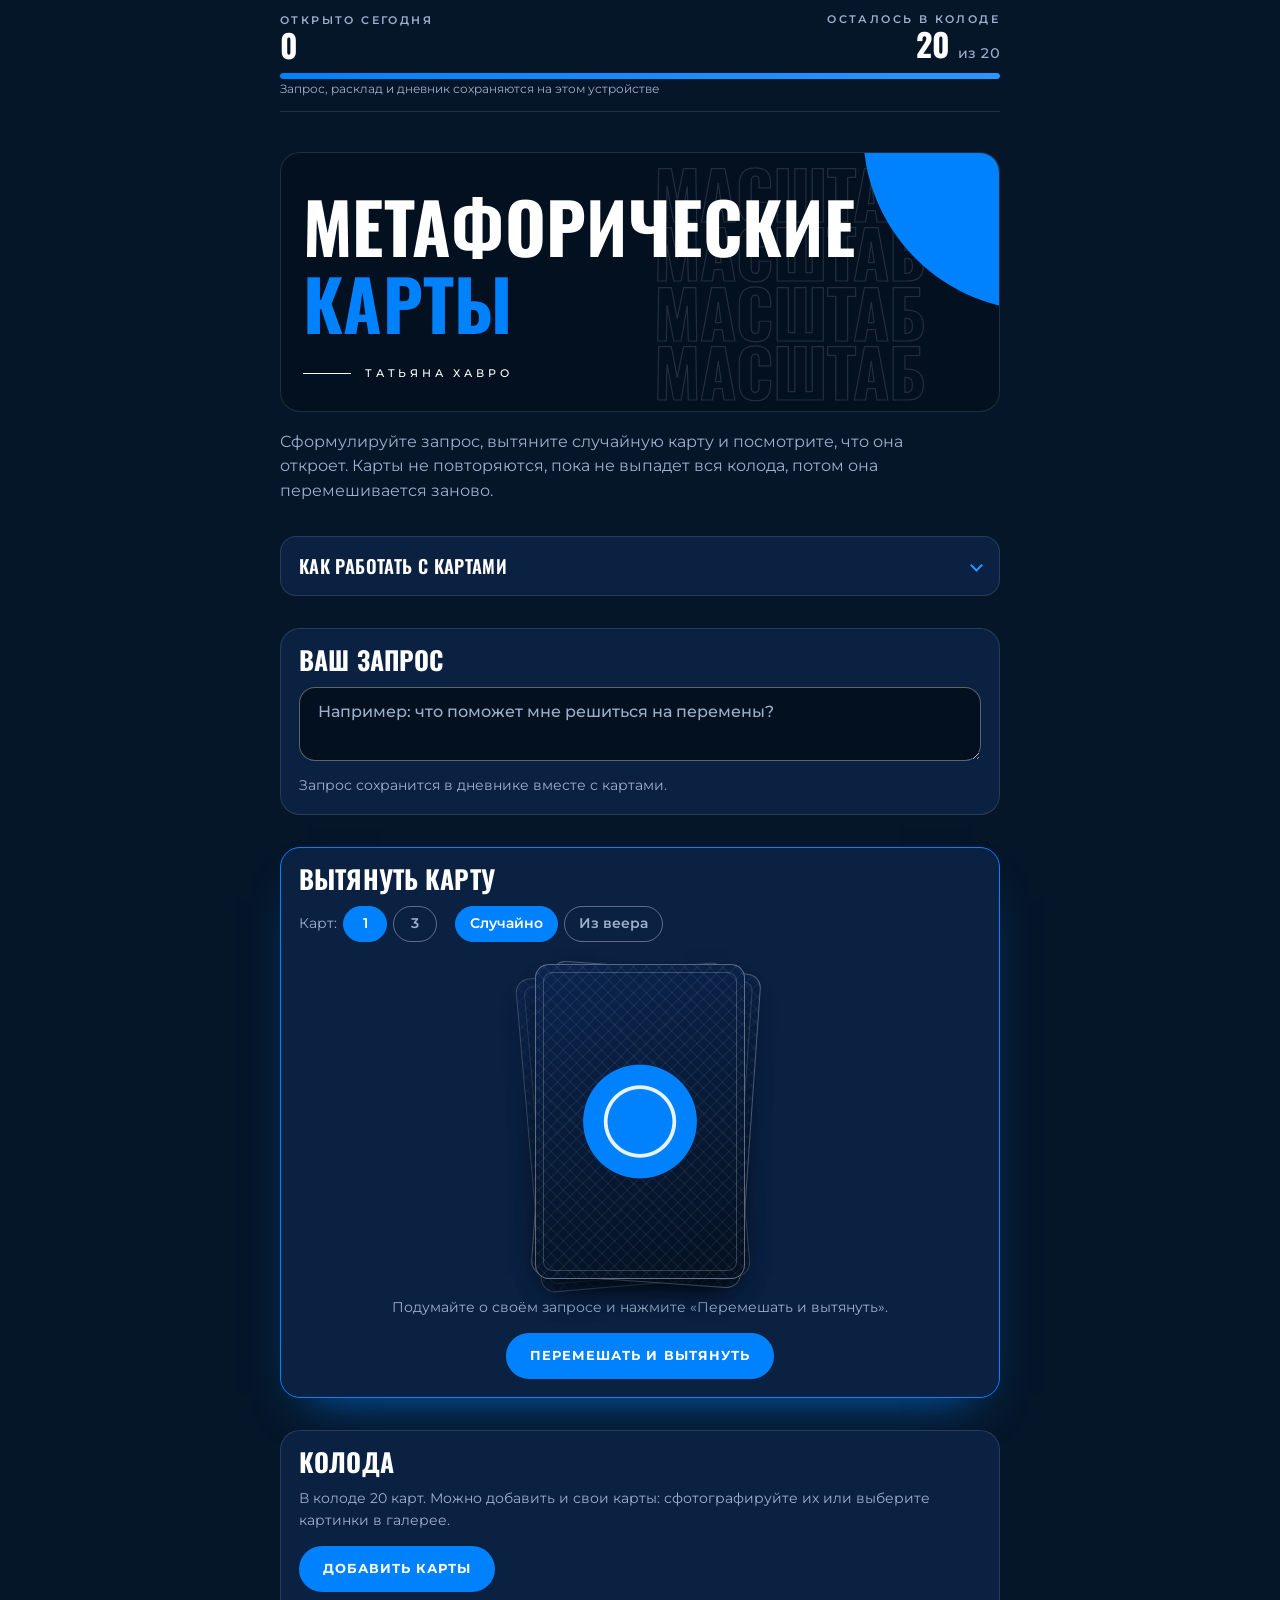
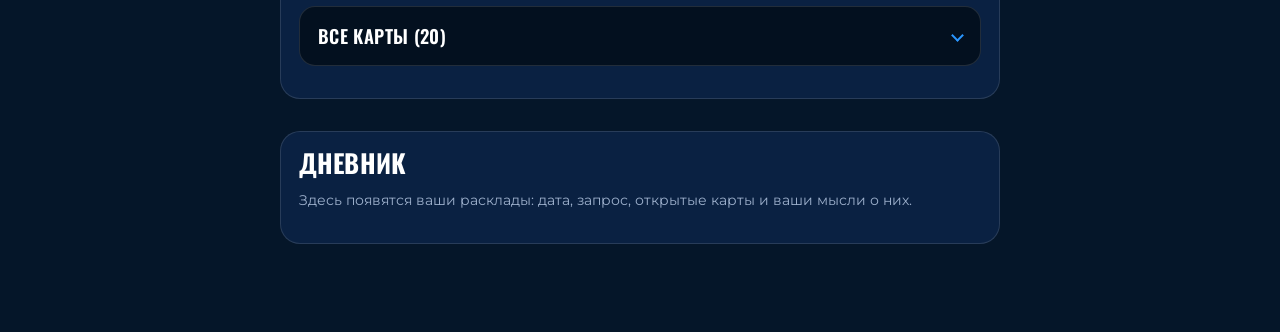
==== karty/index.html @ 0d3b729b "Метафорические карты — рандомайзер колоды МАК в папке karty Отдельный сайт со своим адресом и значко" ====
<!doctype html>
<html lang="ru">
<head>
<meta charset="utf-8">
<meta name="viewport" content="width=device-width, initial-scale=1, viewport-fit=cover">
<meta name="theme-color" content="#051629">
<meta name="apple-mobile-web-app-capable" content="yes">
<meta name="mobile-web-app-capable" content="yes">
<meta name="apple-mobile-web-app-title" content="Карты">
<link rel="manifest" href="manifest.webmanifest">
<link rel="icon" href="icon-192.png">
<link rel="apple-touch-icon" href="apple-touch-icon.png">
<title>Метафорические карты</title>
<meta name="description" content="Метафорические ассоциативные карты: запрос, случайная карта без повторов, вопросы к карте и дневник раскладов.">
<meta property="og:title" content="Метафорические карты">
<meta property="og:description" content="Метафорические ассоциативные карты: запрос, случайная карта без повторов, вопросы к карте и дневник раскладов.">
<link rel="preconnect" href="https://fonts.googleapis.com">
<link rel="preconnect" href="https://fonts.gstatic.com" crossorigin>
<link rel="stylesheet" href="https://fonts.googleapis.com/css2?family=Oswald:wght@500;600;700&family=Montserrat:wght@400;500;600;700&display=swap">
<link rel="stylesheet" href="style.css">
</head>
<body>
<div class="wrap" id="app">

  <div class="bar" role="status">
    <div>
      <div class="lbl">Открыто сегодня</div>
      <div class="big" id="today">0</div>
    </div>
    <div class="right">
      <div class="lbl">Осталось в колоде</div>
      <div class="big"><span id="left">0</span> <small>из <span id="all">0</span></small></div>
    </div>
    <div class="meter" aria-hidden="true"><i id="leftBar"></i></div>
    <div class="save" id="save" aria-live="polite"></div>
  </div>

  <header class="intro">
    <div class="banner">
      <div class="words" aria-hidden="true"><span>Масштаб</span><span>Масштаб</span><span>Масштаб</span><span>Масштаб</span></div>
      <div class="circle" aria-hidden="true"></div>
      <h1 class="long">Метафорические<br><span class="b">карты</span></h1>
      <p class="sign">Татьяна Хавро</p>
    </div>
    <p>Сформулируйте запрос, вытяните случайную карту и посмотрите, что она откроет. Карты не повторяются, пока не выпадет вся колода, потом она перемешивается заново.</p>
  </header>

  <details class="how">
    <summary>Как работать с картами<span class="chev" aria-hidden="true"></span></summary>
    <div class="how-body">
      <ol>
        <li>Сформулируйте запрос: ситуацию, вопрос или состояние, с которым хотите поработать. Впишите его в поле «Ваш запрос», тогда он сохранится в дневнике вместе с картами.</li>
        <li>Выберите, сколько карт тянуть: одну, чтобы получить ответ на вопрос, или три, чтобы посмотреть на ситуацию шире.</li>
        <li>Выберите, как тянуть. «Случайно»: карты выпадут сами, а вы перевернёте их по одной. «Из веера»: перед вами рубашкой вверх лягут несколько карт, выберите ту, что притягивает, не раздумывая.</li>
        <li>Нажмите «Перемешать и вытянуть», сделайте вдох и откройте карту.</li>
        <li>Рассмотрите карту и ответьте себе на вопросы под ней. Первое, что приходит в голову, обычно самое точное.</li>
        <li>Запишите, что поняли. Запись сохранится в дневнике.</li>
      </ol>
      <p class="note">У карты нет правильного или неправильного значения: она показывает то, что уже есть внутри вас. Нажмите на открытую карту, чтобы рассмотреть её крупно.</p>
    </div>
  </details>

  <section class="panel" aria-labelledby="rt">
    <h2 id="rt">Ваш запрос</h2>
    <textarea class="field" id="req" rows="2" maxlength="300" placeholder="Например: что поможет мне решиться на перемены?" aria-labelledby="rt"></textarea>
    <p class="note">Запрос сохранится в дневнике вместе с картами.</p>
  </section>

  <section class="panel main" aria-labelledby="dt">
    <div class="head">
      <h2 id="dt">Вытянуть карту</h2>
    </div>
    <div class="opts">
      <div class="chips" role="group" aria-label="Сколько карт тянуть">
        <span>Карт:</span>
        <button type="button" data-n="1" aria-pressed="true">1</button>
        <button type="button" data-n="3" aria-pressed="false">3</button>
      </div>
      <div class="chips" role="group" aria-label="Как тянуть">
        <button type="button" data-mode="rand" aria-pressed="true">Случайно</button>
        <button type="button" data-mode="fan" aria-pressed="false">Из веера</button>
      </div>
    </div>
    <div id="table"></div>
    <p class="note hint" id="hint" aria-live="polite"></p>
    <div class="btns" style="justify-content: center">
      <button type="button" class="btn primary" id="deal" hidden>Перемешать и вытянуть</button>
    </div>
    <div class="after" id="after" hidden>
      <details class="how qs" open>
        <summary>Вопросы к карте<span class="chev" aria-hidden="true"></span></summary>
        <div class="how-body">
          <ul>
            <li>Что вы видите на карте? Опишите всё, что замечаете, даже мелочи.</li>
            <li>Что здесь происходит? Что было до этого момента и что будет потом?</li>
            <li>Какие чувства вызывает карта? Где в теле они откликаются?</li>
            <li>Где на этой карте вы? Кем или чем вы могли бы здесь быть?</li>
            <li>Как карта связана с вашим запросом?</li>
            <li id="qMany" hidden>Как карты связаны между собой? Какая история из них складывается?</li>
            <li>Что карта хочет вам подсказать? Какой маленький шаг можно сделать уже сегодня?</li>
          </ul>
        </div>
      </details>
      <label class="lbl" for="note">Ваши мысли о карте</label>
      <textarea class="field" id="note" rows="3" maxlength="3000" placeholder="Что вы увидели и поняли"></textarea>
      <p class="note">Сохраняется в дневнике.</p>
    </div>
  </section>

  <section class="panel" aria-labelledby="kt">
    <h2 id="kt">Колода</h2>
    <p class="note" id="deckNote"></p>
    <div class="add">
      <label class="btn primary" id="addBtn"><input type="file" id="file" accept="image/*" multiple>Добавить карты</label>
    </div>
    <p class="msg" id="addMsg" aria-live="polite" hidden></p>
    <details class="how qs" id="deckList" hidden>
      <summary><span>Все карты (<span id="deckCount">0</span>)</span><span class="chev" aria-hidden="true"></span></summary>
      <div class="how-body">
        <p class="note">Бледные карты уже выпадали и не повторятся, пока колода не перемешается заново. Крестик удаляет карту, добавленную с этого устройства.</p>
        <div class="thumbs" id="thumbs"></div>
      </div>
    </details>
    <div class="btns">
      <button type="button" class="btn quiet" id="shuffleAll" hidden>Перемешать колоду заново</button>
      <button type="button" class="btn quiet" id="wipeAsk" hidden>Удалить мои карты</button>
      <button type="button" class="btn danger" id="wipeYes" hidden>Да, удалить все мои карты</button>
      <button type="button" class="btn" id="wipeNo" hidden>Отмена</button>
    </div>
  </section>

  <section class="panel" aria-labelledby="lt">
    <h2 id="lt">Дневник</h2>
    <div class="diary" id="diary"></div>
    <div class="btns">
      <button type="button" class="btn quiet" id="more" hidden>Показать ещё</button>
    </div>
  </section>

  <section class="reset">
    <button type="button" class="btn quiet" id="clearAsk" hidden>Очистить дневник</button>
    <button type="button" class="btn danger" id="clearYes" hidden>Да, очистить</button>
    <button type="button" class="btn" id="clearNo" hidden>Отмена</button>
  </section>

</div>

<dialog class="zoom" id="zoom" aria-label="Карта крупно">
  <img id="zoomImg" alt="Карта крупно">
  <button type="button" class="x" aria-label="Закрыть"></button>
</dialog>

<script src="cards.js"></script>
<script>
(function () {
  var LS = 'mak-v1';
  var FAN = 9;          // face-down cards to choose from in the fan
  var LOG_MAX = 300;    // diary entries kept
  var PAGE = 20;        // diary entries shown at first
  var still = !!(window.matchMedia && matchMedia('(prefers-reduced-motion: reduce)').matches);

  /* The deck: built-in pictures from cards.js, then pictures added on this device */
  var BUILT = [];
  (Array.isArray(self.DECK) ? self.DECK : []).forEach(function (f) {
    f = typeof f === 'string' ? f.trim() : '';
    if (f && BUILT.indexOf(f) === -1) BUILT.push(f);
  });
  var CARDS = [], BY = {}, AR = {};
  var ready = false, idbBroken = false, busy = false, adding = false, flash = '', shown = PAGE;

  var S = { req: '', n: 1, mode: 'rand', used: {}, cur: null, log: [] };

  function $(id) { return document.getElementById(id); }
  function each(sel, fn) { Array.prototype.forEach.call(document.querySelectorAll(sel), fn); }
  function esc(s) { return String(s).replace(/[&<>"]/g, function (m) { return { '&': '&amp;', '<': '&lt;', '>': '&gt;', '"': '&quot;' }[m]; }); }
  function str(x) { return typeof x === 'string'; }
  function dayKey(t) {
    var d = new Date(t), p = function (n) { return String(n).padStart(2, '0'); };
    return d.getFullYear() + '-' + p(d.getMonth() + 1) + '-' + p(d.getDate());
  }
  function plural(n, one, few, many) {
    var a = n % 10, b = n % 100;
    return a === 1 && b !== 11 ? one : a >= 2 && a <= 4 && (b < 12 || b > 14) ? few : many;
  }
  function replay(el, cls) { el.classList.remove(cls); void el.offsetWidth; el.classList.add(cls); }
  function setNum(id, v) {
    var el = $(id), s = String(v);
    if (el.textContent !== s) { el.textContent = s; replay(el, 'bump'); }
  }

  /* ---------- fair randomness ---------- */
  function rnd(n) {
    if (window.crypto && crypto.getRandomValues) {
      var a = new Uint32Array(1), lim = Math.floor(4294967296 / n) * n;
      do { crypto.getRandomValues(a); } while (a[0] >= lim);
      return a[0] % n;
    }
    return Math.floor(Math.random() * n);
  }
  function sample(list, k) {
    var a = list.slice(), out = [];
    while (out.length < k && a.length) out.push(a.splice(rnd(a.length), 1)[0]);
    return out;
  }
  function uid() { return Date.now().toString(36) + rnd(1679616).toString(36); }

  /* ---------- storage: settings, current spread and diary (this device) ---------- */
  function load() {
    var d = null;
    try { d = JSON.parse(localStorage.getItem(LS) || 'null'); } catch (e) {}
    if (!d || typeof d !== 'object') return;
    if (str(d.req)) S.req = d.req;
    if (d.n === 1 || d.n === 3) S.n = d.n;
    if (d.mode === 'rand' || d.mode === 'fan') S.mode = d.mode;
    if (d.used && typeof d.used === 'object') S.used = Object.assign({}, d.used);
    if (Array.isArray(d.log)) S.log = d.log.filter(function (e) {
      return e && str(e.id) && typeof e.t === 'number' && Array.isArray(e.cards);
    }).map(function (e) {
      return { id: e.id, t: e.t, req: String(e.req || ''), cards: e.cards.filter(str), note: String(e.note || '') };
    });
    var c = d.cur;
    if (c && c.n >= 1 && c.n <= 3 && (c.mode === 'rand' || c.mode === 'fan') && Array.isArray(c.slots) && Array.isArray(c.open)) {
      var slots = c.slots.filter(str);
      S.cur = {
        n: c.n, mode: c.mode, slots: slots,
        open: slots.map(function (x, i) { return !!c.open[i]; }),
        fan: Array.isArray(c.fan) ? c.fan.filter(str) : [],
        entry: str(c.entry) ? c.entry : null
      };
    }
  }
  function save() {
    try {
      localStorage.setItem(LS, JSON.stringify({ v: 1, req: S.req, n: S.n, mode: S.mode, used: S.used, cur: S.cur, log: S.log, updated: Date.now() }));
      $('save').textContent = 'Запрос, расклад и дневник сохраняются на этом устройстве';
    } catch (e) {
      $('save').textContent = 'Браузер не даёт сохранить, после закрытия всё пропадёт';
    }
  }

  /* ---------- storage: card pictures added on this device ---------- */
  var dbp = null;
  function db() {
    if (!dbp) dbp = new Promise(function (res, rej) {
      if (!window.indexedDB) { rej(new Error('no indexedDB')); return; }
      var r;
      try { r = indexedDB.open('mak-cards', 1); } catch (e) { rej(e); return; }
      r.onupgradeneeded = function () { r.result.createObjectStore('cards', { keyPath: 'id' }); };
      r.onsuccess = function () { res(r.result); };
      r.onerror = function () { rej(r.error); };
    });
    return dbp;
  }
  function store(mode, fn) {
    return db().then(function (d) {
      return new Promise(function (res, rej) {
        var t = d.transaction('cards', mode), q = fn(t.objectStore('cards'));
        t.oncomplete = function () { res(q ? q.result : undefined); };
        t.onerror = t.onabort = function () { rej(t.error || new Error('transaction failed')); };
      });
    });
  }
  function keepStorage() {
    try { if (navigator.storage && navigator.storage.persist) navigator.storage.persist(); } catch (e) {}
  }

  /* ---------- deck ---------- */
  function builtCards() {
    return BUILT.map(function (f) { var src = encodeURI('cards/' + f); return { id: 'b:' + f, src: src, thumb: src, own: false }; });
  }
  function ownCard(r) {
    AR[r.id] = r.w / r.h;
    return { id: r.id, src: URL.createObjectURL(r.full), thumb: URL.createObjectURL(r.thumb || r.full), own: true };
  }
  function setCards(list) { CARDS = list; BY = {}; list.forEach(function (c) { BY[c.id] = c; }); }
  function drop(c) { if (c.own) { URL.revokeObjectURL(c.src); URL.revokeObjectURL(c.thumb); } }
  function allIds() { return CARDS.map(function (c) { return c.id; }); }
  function leftIds() { return CARDS.filter(function (c) { return !S.used[c.id]; }).map(function (c) { return c.id; }); }
  function entry() {
    var id = S.cur && S.cur.entry;
    if (!id) return null;
    for (var i = 0; i < S.log.length; i++) if (S.log[i].id === id) return S.log[i];
    return null;
  }
  function untaken(c) { return c.fan.filter(function (id) { return c.slots.indexOf(id) === -1; }); }

  /* Keep the saved state in line with the cards that exist now */
  function tidy() {
    Object.keys(S.used).forEach(function (id) { if (!BY[id]) delete S.used[id]; });
    var c = S.cur;
    if (!c) return;
    if (c.entry && !entry()) c.entry = null;
    if (c.mode === 'fan') {
      c.fan = c.fan.filter(function (id) { return BY[id]; });
      if (c.slots.length < c.n && untaken(c).length < c.n - c.slots.length) {
        if (c.slots.length) c.n = c.slots.length; else c.fan = [];
      }
      if (!c.slots.length && !c.fan.length) S.cur = null;
    } else if (!c.open.some(Boolean) && c.slots.some(function (id) { return !BY[id]; })) {
      S.cur = null;
    }
  }

  /* ---------- picture of one card ---------- */
  function cardHTML(id, i, open, delay) {
    var c = BY[id], ar = open && AR[id];
    var face = c
      ? '<img src="' + esc(c.src) + '" alt="' + (open ? 'Карта ' + (i + 1) : '') + '" draggable="false" data-pic="' + esc(id) + '">'
      : '<span class="gone">Карта удалена из колоды</span>';
    return '<button type="button" class="card' + (open ? ' open' : '') + '" data-i="' + i + '" style="--n:' + delay + (ar ? ';--ar:' + ar : '') + '"' +
      ' aria-label="' + (open ? 'Карта ' + (i + 1) + ', рассмотреть крупно' : 'Карта ' + (i + 1) + ' рубашкой вверх, перевернуть') + '">' +
      '<span class="in"><span class="back"></span><span class="face">' + face + '</span></span></button>';
  }
  function slotHTML(c, i, delay) {
    return c.slots[i] != null
      ? '<div class="slot" data-slot="' + i + '">' + cardHTML(c.slots[i], i, c.open[i], delay) + '</div>'
      : '<div class="slot empty" data-slot="' + i + '"><div class="ph">' + (i + 1) + '</div></div>';
  }
  function stackHTML() { return '<div class="stack" id="stack" aria-hidden="true"><span class="back"></span><span class="back"></span><span class="back"></span></div>'; }

  /* ---------- render ---------- */
  function renderBar() {
    var t = dayKey(Date.now()), td = 0;
    S.log.forEach(function (e) { if (dayKey(e.t) === t) td += e.cards.length; });
    var left = leftIds().length, all = CARDS.length;
    setNum('today', td);
    setNum('left', left);
    $('all').textContent = all;
    $('leftBar').style.width = (all ? left / all * 100 : 0) + '%';
  }

  function renderChips() {
    each('[data-n]', function (b) { b.setAttribute('aria-pressed', String(+b.dataset.n === S.n)); });
    each('[data-mode]', function (b) { b.setAttribute('aria-pressed', String(b.dataset.mode === S.mode)); });
  }

  function renderTable() {
    var tb = $('table'), c = S.cur, deal = $('deal');
    renderChips();
    if (!ready) {
      tb.innerHTML = '';
      deal.hidden = true;
      $('hint').textContent = 'Загружаю колоду…';
      $('after').hidden = true;
      return;
    }
    if (!CARDS.length) {
      tb.innerHTML = '<div class="empty-deck"><div class="stack" aria-hidden="true"><span class="back"></span><span class="back"></span><span class="back"></span></div>' +
        '<p>В колоде пока нет карт.</p><button type="button" class="btn" id="addFromEmpty">Добавить фото карт</button></div>';
      deal.hidden = true;
      $('hint').textContent = '';
      $('after').hidden = true;
      return;
    }
    deal.hidden = false;
    if (!c) {
      tb.innerHTML = stackHTML();
    } else {
      var h = '', choosing = c.mode === 'fan' && c.slots.length < c.n;
      if (choosing) {
        h += '<div class="fan-wrap" id="fanWrap"><div class="fan" id="fan">';
        untaken(c).forEach(function (id, i) {
          h += '<button type="button" data-id="' + esc(id) + '" style="--n:' + i + '" aria-label="Карта рубашкой вверх, выбрать"><span class="back"></span></button>';
        });
        h += '</div></div>';
      }
      var showSpread = c.slots.length > 0 || c.n > 1;
      h += '<div class="spread n' + c.n + '" id="spread"' + (showSpread ? '' : ' hidden') + '>';
      for (var i = 0; i < c.n; i++) h += slotHTML(c, i, i);
      h += '</div>';
      tb.innerHTML = h;
    }
    renderDealBtn();
    renderHint();
    renderAfter();
  }

  function complete() {
    var c = S.cur;
    return !!c && c.slots.length === c.n && c.open.every(Boolean);
  }
  function renderDealBtn() {
    var b = $('deal');
    b.textContent = S.cur ? 'Новый расклад' : 'Перемешать и вытянуть';
    b.classList.toggle('pulse', complete());
    b.disabled = busy;
  }
  function renderHint() {
    var c = S.cur, t = '';
    if (!ready || !CARDS.length) return;
    if (!c) {
      t = 'Подумайте о своём запросе и нажмите «Перемешать и вытянуть».';
    } else if (c.mode === 'fan' && c.slots.length < c.n) {
      var k = c.n - c.slots.length;
      t = 'Не раздумывая, выберите карту, которая притягивает' + (c.n > 1 ? ': ещё ' + k + ' ' + plural(k, 'карту', 'карты', 'карт') + '.' : '.');
    } else if (c.open.some(function (o) { return !o; })) {
      t = c.n > 1 ? 'Нажимайте на карты по одной, чтобы перевернуть.' : 'Нажмите на карту, чтобы перевернуть её.';
    } else {
      t = 'Нажмите на карту, чтобы рассмотреть её крупно.';
      if (c.n !== Math.min(S.n, CARDS.length) || c.mode !== S.mode) t += ' Новые настройки сработают со следующего расклада.';
    }
    $('hint').textContent = (flash ? flash + ' ' : '') + t;
  }
  function renderAfter() {
    var e = entry(), show = !!(S.cur && e);
    $('after').hidden = !show;
    if (!show) return;
    if (document.activeElement !== $('note')) $('note').value = e.note;
    $('qMany').hidden = S.cur.n < 2;
  }

  function renderDeck() {
    var n = CARDS.length, own = CARDS.filter(function (c) { return c.own; }).length, bi = n - own;
    var t;
    if (idbBroken) t = 'Браузер не даёт хранить карты на этом устройстве. Откройте сайт в обычном, не приватном окне браузера.';
    else if (!n) t = 'Колода пока пустая. Добавьте фото своих карт: сфотографируйте каждую карту или выберите готовые картинки в галерее, можно сразу несколько.';
    else t = 'В колоде ' + n + ' ' + plural(n, 'карта', 'карты', 'карт') + (bi && own ? ': ' + bi + ' встроенных и ' + own + ' ваших' : '') + '.' +
      (own ? ' Добавленные вами карты хранятся только на этом устройстве.' : ' Можно добавить и свои карты: сфотографируйте их или выберите картинки в галерее.');
    $('deckNote').textContent = t;
    $('deckList').hidden = !n;
    $('deckCount').textContent = n;
    var h = '';
    CARDS.forEach(function (c, i) {
      h += '<div class="tcell' + (S.used[c.id] ? ' used' : '') + '"><button type="button" class="thumb" data-zoom="' + esc(c.id) + '" aria-label="Карта ' + (i + 1) + ' крупно">' +
        '<img src="' + esc(c.thumb) + '" alt="" loading="lazy" decoding="async"></button>' +
        (c.own ? '<button type="button" class="del" data-del="' + esc(c.id) + '" aria-label="Удалить карту ' + (i + 1) + '"></button>' : '') + '</div>';
    });
    $('thumbs').innerHTML = h;
    $('shuffleAll').hidden = !Object.keys(S.used).length;
    var asking = !$('wipeYes').hidden;
    $('wipeAsk').hidden = !own || asking;
    if (!own && asking) { $('wipeYes').hidden = true; $('wipeNo').hidden = true; }
  }

  function fmt(t) {
    var d = new Date(t), o = { day: 'numeric', month: 'long', hour: '2-digit', minute: '2-digit' };
    if (d.getFullYear() !== new Date().getFullYear()) o.year = 'numeric';
    try { return d.toLocaleString('ru-RU', o); } catch (e) { return d.toLocaleString(); }
  }
  function renderDiary() {
    var h = '';
    S.log.slice(0, shown).forEach(function (e) {
      h += '<article class="entry"><div class="when">' + esc(fmt(e.t)) + '</div>' +
        (e.req.trim() ? '<p class="req">' + esc(e.req) + '</p>' : '<p class="note">Без запроса</p>') +
        '<div class="mini">' + e.cards.map(function (id) {
          var c = BY[id];
          return c
            ? '<button type="button" class="thumb" data-zoom="' + esc(id) + '" aria-label="Открыть карту крупно"><img src="' + esc(c.thumb) + '" alt="" loading="lazy" decoding="async"></button>'
            : '<span class="thumb lost">карта удалена</span>';
        }).join('') + '</div>' +
        (e.note.trim() ? '<p class="txt">' + esc(e.note) + '</p>' : '') + '</article>';
    });
    $('diary').innerHTML = h || '<p class="note">Здесь появятся ваши расклады: дата, запрос, открытые карты и ваши мысли о них.</p>';
    $('more').hidden = S.log.length <= shown;
    var asking = !$('clearYes').hidden;
    $('clearAsk').hidden = !S.log.length || asking;
    if (!S.log.length && asking) { $('clearYes').hidden = true; $('clearNo').hidden = true; }
  }
  var diaryTimer = 0;
  function renderDiarySoon() { clearTimeout(diaryTimer); diaryTimer = setTimeout(renderDiary, 400); }

  function renderAll() {
    renderBar();
    renderTable();
    renderDeck();
    renderDiary();
  }

  /* ---------- drawing ---------- */
  function newDeal() {
    var n = Math.min(S.n, CARDS.length), pool = leftIds();
    flash = '';
    if (S.mode === 'rand') {
      var picks = sample(pool, n);
      if (picks.length < n) {
        S.used = {};
        flash = 'Вся колода выпала, она перемешана заново.';
        picks = picks.concat(sample(allIds().filter(function (id) { return picks.indexOf(id) === -1; }), n - picks.length));
      }
      S.cur = { n: n, mode: 'rand', slots: picks, open: picks.map(function () { return false; }), fan: [], entry: null };
    } else {
      if (pool.length < n) {
        S.used = {};
        flash = 'Вся колода выпала, она перемешана заново.';
        pool = allIds();
      }
      S.cur = { n: n, mode: 'fan', slots: [], open: [], fan: sample(pool, Math.min(FAN, pool.length)), entry: null };
    }
    save();
  }

  function reveal(i, el) {
    var c = S.cur;
    if (!c || c.open[i]) return;
    var id = c.slots[i];
    c.open[i] = true;
    if (BY[id]) S.used[id] = 1;
    var e = entry();
    if (!e) {
      e = { id: uid(), t: Date.now(), req: S.req.trim(), cards: [], note: '' };
      S.log.unshift(e);
      if (S.log.length > LOG_MAX) S.log.length = LOG_MAX;
      c.entry = e.id;
    }
    e.cards.push(id);
    if (el) {
      el.classList.add('open');
      if (AR[id]) el.style.setProperty('--ar', AR[id]);
      el.setAttribute('aria-label', 'Карта ' + (i + 1) + ', рассмотреть крупно');
      var img = el.querySelector('img');
      if (img) img.alt = 'Карта ' + (i + 1);
    }
    save();
    renderBar();
    renderDealBtn();
    renderHint();
    renderAfter();
    renderDeck();
    renderDiary();
  }

  function choose(id, btn) {
    var c = S.cur;
    if (!c || c.slots.length >= c.n || c.slots.indexOf(id) !== -1) return;
    c.slots.push(id);
    c.open.push(false);
    var i = c.slots.length - 1, full = c.slots.length === c.n;
    save();
    btn.classList.add('taken');
    renderHint();
    setTimeout(function () {
      if (S.cur !== c) return;
      btn.remove();
      var sp = $('spread'), slot = sp && sp.querySelector('[data-slot="' + i + '"]');
      if (!slot) return;
      slot.outerHTML = slotHTML(c, i, 0);
      sp.hidden = false;
      if (full && $('fanWrap')) $('fanWrap').remove();
      var el = sp.querySelector('[data-slot="' + i + '"] .card');
      setTimeout(function () { if (S.cur === c) reveal(i, el); }, still ? 0 : 420);
    }, still ? 0 : 260);
  }

  function zoom(id) {
    var c = BY[id], d = $('zoom');
    if (!c) return;
    var im = $('zoomImg');
    if (AR[id]) im.style.setProperty('--ar', AR[id]); else im.style.removeProperty('--ar');
    im.src = c.src;
    if (d.showModal) { if (!d.open) d.showModal(); } else d.setAttribute('open', '');
  }
  function unzoom() { var d = $('zoom'); if (d.close) d.close(); else d.removeAttribute('open'); }

  /* ---------- adding pictures ---------- */
  function say(t, bad) { var m = $('addMsg'); m.textContent = t; m.hidden = !t; m.classList.toggle('bad', !!bad); }
  function loadImg(file) {
    return new Promise(function (res, rej) {
      var url = URL.createObjectURL(file), im = new Image();
      im.onload = function () { res({ im: im, url: url }); };
      im.onerror = function () { URL.revokeObjectURL(url); rej(new Error('not a picture')); };
      im.src = url;
    });
  }
  function toJpeg(im, max, q) {
    var w = im.naturalWidth, h = im.naturalHeight, k = Math.min(1, max / Math.max(w, h));
    var cv = document.createElement('canvas');
    cv.width = Math.max(1, Math.round(w * k));
    cv.height = Math.max(1, Math.round(h * k));
    var x = cv.getContext('2d');
    x.fillStyle = '#FFFFFF';
    x.fillRect(0, 0, cv.width, cv.height);
    x.imageSmoothingQuality = 'high';
    x.drawImage(im, 0, 0, cv.width, cv.height);
    return new Promise(function (res, rej) {
      cv.toBlob(function (b) { if (b) res(b); else rej(new Error('could not encode')); }, 'image/jpeg', q);
    });
  }
  function process(file) {
    return loadImg(file).then(function (o) {
      var w = o.im.naturalWidth, h = o.im.naturalHeight;
      if (!w || !h) { URL.revokeObjectURL(o.url); throw new Error('empty picture'); }
      return Promise.all([toJpeg(o.im, 1400, 0.86), toJpeg(o.im, 360, 0.8)]).then(function (b) {
        URL.revokeObjectURL(o.url);
        return { id: 'u:' + uid(), full: b[0], thumb: b[1], w: w, h: h, added: Date.now() };
      }, function (err) { URL.revokeObjectURL(o.url); throw err; });
    });
  }
  function addFiles(files) {
    if (adding) return;
    adding = true;
    $('file').disabled = true;
    var i = 0, ok = 0, bad = 0, full = false;
    say('Добавляю карты: 0 из ' + files.length);
    (function next() {
      if (i >= files.length) return finish();
      var f = files[i++];
      process(f).then(function (rec) {
        return store('readwrite', function (s) { return s.put(rec); }).then(function () {
          var c = ownCard(rec);
          CARDS.push(c);
          BY[c.id] = c;
          ok++;
        });
      }).catch(function (err) {
        bad++;
        if (err && (err.name === 'QuotaExceededError' || /quota/i.test(err.message || ''))) full = true;
      }).then(function () {
        say('Добавляю карты: ' + (ok + bad) + ' из ' + files.length);
        if (full) i = files.length;
        next();
      });
    })();
    function finish() {
      adding = false;
      $('file').disabled = false;
      var t = ok ? 'Добавлено: ' + ok + ' ' + plural(ok, 'карта', 'карты', 'карт') + '.' : '';
      if (full) t += ' На устройстве закончилось место для карт.';
      else if (bad && idbBroken) t += ' Браузер не даёт хранить карты на этом устройстве.';
      else if (bad) t += ' Не получилось добавить: ' + bad + '. Подойдут фото и картинки в форматах JPG и PNG.';
      say(t.trim(), !ok);
      if (ok) keepStorage();
      tidy();
      renderAll();
    }
  }

  /* ---------- events ---------- */
  each('[data-n]', function (b) {
    b.addEventListener('click', function () { setOpt('n', +b.dataset.n); });
  });
  each('[data-mode]', function (b) {
    b.addEventListener('click', function () { setOpt('mode', b.dataset.mode); });
  });
  function setOpt(k, v) {
    if (S[k] === v) return;
    S[k] = v;
    if (S.cur && !S.cur.entry) S.cur = null; // nothing opened yet: start over with the new settings
    save();
    if (busy) { renderChips(); return; }
    renderTable();
  }

  $('deal').addEventListener('click', function () {
    if (!CARDS.length || busy) return;
    newDeal();
    renderBar();
    renderDeck();
    if (still) { renderTable(); return; }
    busy = true;
    $('table').innerHTML = stackHTML();
    $('after').hidden = true;
    $('hint').textContent = 'Перемешиваю колоду…';
    renderDealBtn();
    replay($('stack'), 'shuffle');
    setTimeout(function () { busy = false; renderTable(); }, 760);
  });

  $('table').addEventListener('click', function (e) {
    if (e.target.closest('#addFromEmpty')) { $('file').click(); return; }
    var f = e.target.closest('.fan button');
    if (f) { choose(f.dataset.id, f); return; }
    var card = e.target.closest('.card');
    if (!card || !S.cur) return;
    var i = +card.dataset.i;
    if (!S.cur.open[i]) reveal(i, card);
    else zoom(S.cur.slots[i]);
  });

  /* Card proportions: learned when a picture loads, used once the card is face up */
  document.addEventListener('load', function (e) {
    var im = e.target;
    if (!im || im.tagName !== 'IMG' || !im.dataset.pic) return;
    var id = im.dataset.pic;
    if (im.naturalWidth && im.naturalHeight) AR[id] = im.naturalWidth / im.naturalHeight;
    var card = im.closest('.card');
    if (card && card.classList.contains('open') && AR[id]) card.style.setProperty('--ar', AR[id]);
  }, true);
  document.addEventListener('error', function (e) {
    var im = e.target;
    if (!im || im.tagName !== 'IMG' || !im.dataset.pic) return;
    var span = document.createElement('span');
    span.className = 'gone';
    span.textContent = 'Не удалось загрузить картинку';
    im.replaceWith(span);
  }, true);

  document.addEventListener('click', function (e) {
    var z = e.target.closest && e.target.closest('[data-zoom]');
    if (z) zoom(z.dataset.zoom);
  });
  $('zoom').addEventListener('click', unzoom);
  $('zoom').addEventListener('close', function () { $('zoomImg').removeAttribute('src'); });

  $('req').addEventListener('input', function () {
    S.req = this.value;
    var e = entry();
    if (e) { e.req = S.req.trim(); renderDiarySoon(); }
    save();
  });
  $('note').addEventListener('input', function () {
    var e = entry();
    if (!e) return;
    e.note = this.value;
    save();
    renderDiarySoon();
  });

  $('file').addEventListener('change', function () {
    var files = Array.prototype.slice.call(this.files || []);
    this.value = '';
    if (files.length) addFiles(files);
  });
  $('thumbs').addEventListener('click', function (e) {
    var b = e.target.closest('[data-del]');
    if (!b) return;
    e.stopPropagation();
    var id = b.dataset.del;
    if (!window.confirm('Удалить эту карту из колоды?')) return;
    store('readwrite', function (s) { return s.delete(id); }).then(function () {
      var c = BY[id];
      if (c) drop(c);
      setCards(CARDS.filter(function (x) { return x.id !== id; }));
      tidy();
      save();
      renderAll();
    }).catch(function () { say('Не получилось удалить карту.', true); });
  });
  $('shuffleAll').addEventListener('click', function () {
    S.used = {};
    if (S.cur && !S.cur.entry) S.cur = null;
    flash = 'Колода перемешана заново.';
    save();
    renderAll();
  });
  $('wipeAsk').addEventListener('click', function () { $('wipeAsk').hidden = true; $('wipeYes').hidden = false; $('wipeNo').hidden = false; });
  $('wipeNo').addEventListener('click', function () { $('wipeAsk').hidden = false; $('wipeYes').hidden = true; $('wipeNo').hidden = true; });
  $('wipeYes').addEventListener('click', function () {
    store('readwrite', function (s) { return s.clear(); }).then(function () {
      CARDS.forEach(drop);
      setCards(CARDS.filter(function (c) { return !c.own; }));
      $('wipeYes').hidden = true; $('wipeNo').hidden = true;
      say('Ваши карты удалены.');
      tidy();
      save();
      renderAll();
    }).catch(function () { say('Не получилось удалить карты.', true); });
  });

  $('more').addEventListener('click', function () { shown += PAGE; renderDiary(); });
  $('clearAsk').addEventListener('click', function () { $('clearAsk').hidden = true; $('clearYes').hidden = false; $('clearNo').hidden = false; });
  $('clearNo').addEventListener('click', function () { $('clearAsk').hidden = false; $('clearYes').hidden = true; $('clearNo').hidden = true; });
  $('clearYes').addEventListener('click', function () {
    S.log = [];
    if (S.cur) S.cur.entry = null;
    shown = PAGE;
    $('clearYes').hidden = true; $('clearNo').hidden = true;
    save();
    renderAll();
  });

  document.addEventListener('visibilitychange', function () { if (!document.hidden && ready) renderBar(); });

  /* ---------- start ---------- */
  load();
  $('req').value = S.req;
  setCards(builtCards());
  renderAll();
  store('readonly', function (s) { return s.getAll(); }).then(function (rows) {
    rows = (rows || []).filter(function (r) { return r && str(r.id) && r.full; });
    rows.sort(function (a, b) { return (a.added || 0) - (b.added || 0); });
    setCards(builtCards().concat(rows.map(ownCard)));
  }, function () {
    idbBroken = true;
  }).then(function () {
    ready = true;
    tidy();
    save();
    renderAll();
  });

})();
</script>
<script>
if ('serviceWorker' in navigator) {
  window.addEventListener('load', function () { navigator.serviceWorker.register('sw.js').catch(function () {}); });
}
</script>
</body>
</html>
---- karty/style.css ----
:root {
  /* Metaphorical cards site. Same look as the other practice sites in this repository:
     deep navy, heavy condensed caps, electric blue. Single dark look on purpose, same as the program's site.
     Layout: sticky tally, banner, the request, the draw (spread + fan), the deck, the diary. */
  color-scheme: dark;
  --bg: #051629;
  --bg2: #03101F;
  --surface: #0A2142;
  --ink: #FFFFFF;
  --muted: #9DB0CC;
  --line: rgba(255, 255, 255, 0.12);
  --line-strong: rgba(255, 255, 255, 0.35);
  --blue: #0082FE;
  --blue-hi: #2A96FF;
  --blue-soft: rgba(0, 130, 254, 0.14);
  --danger: #FF7A7E;
  --display: "Oswald", "Arial Narrow", Impact, sans-serif;
  --body: "Montserrat", system-ui, -apple-system, "Segoe UI", sans-serif;
  --ease: cubic-bezier(.2, .8, .2, 1);
}

[hidden] { display: none !important; }
html { padding-top: env(safe-area-inset-top, 0px); padding-bottom: env(safe-area-inset-bottom, 0px); background: var(--bg); }
* { box-sizing: border-box; }
body {
  margin: 0;
  background: var(--bg);
  color: var(--ink);
  font-family: var(--body);
  font-size: 16px;
  line-height: 1.55;
  padding-block: 0 56px;
  padding-left: max(16px, env(safe-area-inset-left, 0px));
  padding-right: max(16px, env(safe-area-inset-right, 0px));
  overflow-x: clip;
}
body::before {
  content: "";
  position: fixed;
  inset: 0 0 auto;
  height: env(safe-area-inset-top, 0px);
  z-index: 10;
  background: var(--bg);
}
.wrap { max-width: 720px; margin: 0 auto; display: flex; flex-direction: column; gap: 32px; }
h1, h2 { font-family: var(--display); font-weight: 700; text-transform: uppercase; margin: 0; text-wrap: balance; letter-spacing: .005em; }
h1 { font-size: clamp(40px, 11.5vw, 76px); line-height: 1.1; }
h2 { font-size: 1.6rem; line-height: 1; }
h1.long { font-size: clamp(34px, 9.6vw, 70px); }
p { margin: 0; }
button { font: inherit; color: inherit; }
.b { color: var(--blue); }
.lbl { font-size: 0.68rem; line-height: 1.4; letter-spacing: .22em; text-transform: uppercase; color: var(--muted); font-weight: 600; }
.note { font-size: 0.88rem; color: var(--muted); }
.msg { font-size: 0.88rem; color: var(--blue-hi); }
.msg.bad { color: var(--danger); }

/* Sticky tally */
.bar {
  position: sticky;
  top: env(safe-area-inset-top, 0px);
  z-index: 5;
  background: var(--bg);
  padding: 12px 0;
  border-bottom: 1px solid var(--line);
  display: grid;
  grid-template-columns: 1fr auto;
  gap: 2px 16px;
  align-items: end;
}
.bar .big { font-family: var(--display); font-weight: 700; font-size: 2rem; line-height: 1.05; font-variant-numeric: tabular-nums; }
.bar .big small { font-family: var(--body); font-size: 0.9rem; font-weight: 500; color: var(--muted); }
.bar .big span { display: inline-block; }
.bar .right { text-align: right; }
.bar .meter { grid-column: 1 / -1; margin-top: 10px; }
.bar .save { grid-column: 1 / -1; font-size: 0.72rem; color: var(--muted); min-height: 1.1em; }
.meter { height: 6px; border-radius: 3px; background: var(--line); overflow: hidden; }
.meter i { display: block; height: 100%; width: 0; background: linear-gradient(90deg, var(--blue), var(--blue-hi)); border-radius: 3px; transition: width .6s var(--ease); }

/* Banner */
.intro { display: flex; flex-direction: column; gap: 18px; padding-top: 8px; }
.intro > p { color: var(--muted); max-width: 60ch; }
.banner {
  position: relative;
  isolation: isolate;
  overflow: hidden;
  background: var(--bg2);
  border: 1px solid var(--line);
  border-radius: 20px;
  min-height: 230px;
  padding: 34px 22px 28px;
  display: flex;
  flex-direction: column;
  justify-content: center;
  gap: 24px;
}
.banner .words {
  position: absolute; z-index: -2;
  left: 52%; top: 50%; translate: 0 -50%;
  display: flex; flex-direction: column;
  font-family: var(--display); font-weight: 700; text-transform: uppercase;
  font-size: 66px; line-height: .9;
  color: transparent; -webkit-text-stroke: 1.2px rgba(255, 255, 255, .13);
  white-space: nowrap; user-select: none; pointer-events: none;
}
.banner .circle {
  position: absolute; z-index: -1;
  width: clamp(240px, 50%, 380px); aspect-ratio: 1; border-radius: 50%;
  background: var(--blue);
  right: calc(clamp(240px, 50%, 380px) * -0.62); top: 0; translate: 0 -56%;
}
.sign { display: flex; align-items: center; gap: 14px; font-size: 0.7rem; letter-spacing: .34em; text-transform: uppercase; font-weight: 500; }
.sign::before { content: ""; flex: none; width: 48px; height: 1px; background: var(--ink); }

/* Panels */
.panel { background: var(--surface); border: 1px solid var(--line); border-radius: 20px; padding: 18px; display: flex; flex-direction: column; gap: 14px; }
.panel.main { border: 1.5px solid var(--blue); box-shadow: 0 24px 48px -28px rgba(0, 130, 254, .8); }
.head { display: flex; flex-wrap: wrap; align-items: center; justify-content: space-between; gap: 10px 16px; }
.opts { display: flex; flex-wrap: wrap; gap: 8px 18px; }
.chips { display: flex; gap: 6px; align-items: center; font-size: 0.85rem; color: var(--muted); }
.chips button {
  min-width: 44px; min-height: 36px; padding: 0 14px;
  border: 1px solid var(--line-strong); border-radius: 999px;
  background: transparent; cursor: pointer; font-weight: 600;
  transition: background .25s, border-color .25s, color .25s, transform .2s var(--ease);
}
.chips button[aria-pressed="true"] { background: var(--blue); border-color: var(--blue); color: #FFFFFF; animation: chip .4s cubic-bezier(.3, 1.6, .5, 1); }
.chips button:disabled { opacity: .4; cursor: default; }
.chips button:active { transform: scale(.9); }
.btns { display: flex; flex-wrap: wrap; gap: 10px; align-items: center; }

.btn {
  position: relative; overflow: hidden; isolation: isolate;
  display: inline-flex; align-items: center; justify-content: center;
  min-height: 46px; padding: 0 22px;
  border: 2px solid var(--line-strong); border-radius: 999px;
  background: transparent; color: var(--ink);
  font: 700 0.8rem var(--body); letter-spacing: .08em; text-transform: uppercase; text-align: center;
  cursor: pointer;
  transition: background .25s, border-color .25s, color .25s, transform .25s var(--ease), box-shadow .25s;
}
.btn::after { content: ""; position: absolute; inset: 0; z-index: -1; pointer-events: none; background: linear-gradient(110deg, transparent 30%, rgba(255, 255, 255, .35) 50%, transparent 70%); transform: translateX(-120%); transition: transform .7s ease; }
.btn:active { transform: scale(.96); transition-duration: .08s; }
.btn.primary { background: var(--blue); border-color: var(--blue); color: #FFFFFF; }
.btn.pulse { animation: pulse 2.4s ease-out infinite; }
.btn.quiet { color: var(--muted); }
.btn.danger { border-color: var(--danger); color: var(--danger); }
.btn:focus-visible, .chips button:focus-visible, summary:focus-visible, .field:focus-visible, .card:focus-visible, .fan button:focus-visible, .del:focus-visible, .thumb:focus-visible {
  outline: 2px solid var(--blue-hi); outline-offset: 2px;
}

/* Text fields */
.field {
  width: 100%; min-width: 0; min-height: 46px; padding: 12px 18px;
  border: 1px solid var(--line-strong); border-radius: 16px;
  background: var(--bg2); color: var(--ink);
  font: 500 16px/1.5 var(--body);
  -webkit-appearance: none; appearance: none; resize: vertical;
  transition: border-color .2s, box-shadow .2s;
}
.field::placeholder { color: var(--muted); opacity: 1; }
.field:focus { outline: none; border-color: var(--blue-hi); box-shadow: 0 0 0 3px var(--blue-soft); }

/* How-to and questions */
details.how { background: var(--surface); border: 1px solid var(--line); border-radius: 16px; }
details > summary { list-style: none; cursor: pointer; }
details > summary::-webkit-details-marker { display: none; }
details.how > summary {
  display: flex; align-items: center; justify-content: space-between; gap: 12px;
  padding: 16px 18px; min-height: 58px;
  font-family: var(--display); font-weight: 600; text-transform: uppercase; font-size: 1.15rem; line-height: 1.15; letter-spacing: .02em;
  transition: color .25s;
}
details > summary .chev {
  flex: none; width: 9px; height: 9px;
  border: solid var(--blue-hi); border-width: 0 2px 2px 0;
  transform: rotate(45deg); transition: transform .3s var(--ease);
}
details[open] > summary .chev { transform: rotate(-135deg); }
.how-body { padding: 0 18px 18px; display: flex; flex-direction: column; gap: 14px; }
.how-body ol { margin: 0; padding-left: 1.4em; display: flex; flex-direction: column; gap: 8px; }
.how-body li::marker { color: var(--blue-hi); font-weight: 700; }
details[open] > .how-body { animation: open .35s var(--ease); }
details.qs { background: var(--bg2); border-color: var(--line); }

/* ---------- Cards ---------- */
/* One card: a back and a face, turned over in 3D */
.card {
  --ar: 2 / 3;
  position: relative;
  display: block;
  width: 100%;
  aspect-ratio: var(--ar);
  padding: 0; border: 0; background: none;
  perspective: 1200px;
  cursor: pointer;
  border-radius: 14px;
  -webkit-tap-highlight-color: transparent;
  transition: aspect-ratio .5s var(--ease);
}
.card .in { position: absolute; inset: 0; transform-style: preserve-3d; transition: transform .8s var(--ease); }
.card.open .in { transform: rotateY(180deg); }
.card .face, .card .back { position: absolute; inset: 0; border-radius: inherit; backface-visibility: hidden; -webkit-backface-visibility: hidden; overflow: hidden; }
.card .face { transform: rotateY(180deg); background: var(--bg2); box-shadow: 0 18px 40px -18px rgba(0, 0, 0, .9); }
.card .face img { width: 100%; height: 100%; object-fit: contain; display: block; }
.card .face .gone { position: absolute; inset: 0; display: grid; place-items: center; padding: 10px; text-align: center; font-size: 0.75rem; color: var(--muted); border: 1px dashed var(--line-strong); border-radius: inherit; }

/* The back: navy with a blue circle and a thin inner frame */
.back {
  border: 1px solid var(--line-strong);
  background:
    radial-gradient(circle at 50% 50%, transparent 0 17%, rgba(255, 255, 255, .9) 17.5% 19%, transparent 19.5%),
    radial-gradient(circle at 50% 50%, var(--blue) 0 30%, transparent 30.5%),
    repeating-linear-gradient(45deg, rgba(255, 255, 255, .045) 0 1.5px, transparent 1.5px 9px),
    repeating-linear-gradient(-45deg, rgba(255, 255, 255, .045) 0 1.5px, transparent 1.5px 9px),
    linear-gradient(160deg, #0B2550, var(--bg2));
  box-shadow: 0 14px 30px -16px rgba(0, 0, 0, .9);
}
.back::after { content: ""; position: absolute; inset: 7px; border: 1px solid rgba(255, 255, 255, .2); border-radius: 9px; }

/* The spread: one big card or three in a row */
.spread { display: grid; gap: 12px; justify-content: center; align-items: center; margin: 4px auto 0; width: 100%; }
.spread.n1 { grid-template-columns: min(72vw, 300px); }
.spread.n2 { grid-template-columns: repeat(2, minmax(0, 200px)); }
.spread.n3 { grid-template-columns: repeat(3, minmax(0, 170px)); }
.slot { display: flex; flex-direction: column; gap: 8px; align-items: center; min-width: 0; }
.slot .lbl { text-align: center; }
.slot.empty .ph { width: 100%; aspect-ratio: 2 / 3; border: 1.5px dashed var(--line-strong); border-radius: 14px; display: grid; place-items: center; font-family: var(--display); font-size: 1.6rem; color: var(--line-strong); }
.spread .card { animation: deal .55s var(--ease) both; animation-delay: calc(var(--n, 0) * 110ms); }

/* The closed deck before a draw */
.stack { position: relative; width: min(52vw, 210px); aspect-ratio: 2 / 3; margin: 8px auto 4px; }
.stack .back { position: absolute; inset: 0; border-radius: 14px; }
.stack .back:nth-child(1) { transform: translate(-7px, 6px) rotate(-5deg); opacity: .55; }
.stack .back:nth-child(2) { transform: translate(6px, 3px) rotate(4deg); opacity: .8; }
.stack.shuffle .back:nth-child(1) { animation: shufL .7s var(--ease); }
.stack.shuffle .back:nth-child(2) { animation: shufR .7s var(--ease) .05s; }
.stack.shuffle .back:nth-child(3) { animation: shufT .7s var(--ease) .1s; }
.empty-deck { text-align: center; padding: 8px 4px; display: flex; flex-direction: column; gap: 12px; align-items: center; }

/* The fan: face-down cards to choose from */
.fan-wrap { display: flex; flex-direction: column; gap: 10px; }
.fan { display: grid; grid-template-columns: repeat(auto-fill, minmax(84px, 1fr)); gap: 10px; }
.fan button { position: relative; aspect-ratio: 2 / 3; padding: 0; border: 0; background: none; border-radius: 12px; cursor: pointer; animation: deal .5s var(--ease) both; animation-delay: calc(var(--n, 0) * 50ms); transition: transform .25s var(--ease); -webkit-tap-highlight-color: transparent; }
.fan button .back { position: absolute; inset: 0; border-radius: inherit; }
.fan button .back::after { inset: 5px; border-radius: 7px; }
.fan button:active { transform: scale(.94); }
.fan button.taken { animation: lift .4s var(--ease) forwards; pointer-events: none; }
.fan-hint { text-align: center; }

.hint { text-align: center; min-height: 1.3em; }
.after { display: flex; flex-direction: column; gap: 12px; animation: rise .45s var(--ease) both; }
.qs ul { margin: 0; padding-left: 1.2em; display: flex; flex-direction: column; gap: 8px; }
.qs li::marker { color: var(--blue-hi); }

/* Deck */
.add { display: flex; flex-wrap: wrap; gap: 10px; align-items: center; }
.add input[type="file"] { position: absolute; width: 1px; height: 1px; opacity: 0; pointer-events: none; }
.add .btn:has(input:focus-visible) { outline: 2px solid var(--blue-hi); outline-offset: 2px; }
.thumbs { display: grid; grid-template-columns: repeat(auto-fill, minmax(76px, 1fr)); gap: 10px; }
.tcell { position: relative; }
.thumb { display: block; width: 100%; aspect-ratio: 2 / 3; padding: 0; border: 1px solid var(--line); border-radius: 10px; overflow: hidden; background: var(--bg2); cursor: zoom-in; }
.thumb img { width: 100%; height: 100%; object-fit: cover; display: block; }
.tcell.used .thumb { opacity: .45; }
.del {
  position: absolute; top: -8px; right: -8px;
  width: 30px; height: 30px; border-radius: 50%;
  border: 1px solid var(--line-strong); background: var(--bg); color: var(--muted); cursor: pointer;
  transition: color .2s, border-color .2s;
}
.del::before, .del::after { content: ""; position: absolute; left: 50%; top: 50%; width: 12px; height: 1.6px; border-radius: 1px; background: currentColor; }
.del::before { transform: translate(-50%, -50%) rotate(45deg); }
.del::after { transform: translate(-50%, -50%) rotate(-45deg); }
.legend { display: flex; flex-wrap: wrap; gap: 6px 16px; }

/* Diary */
.diary { display: flex; flex-direction: column; gap: 10px; }
.entry { border-top: 1px solid var(--line); padding-top: 12px; display: grid; grid-template-columns: 1fr; gap: 8px; animation: rise .4s var(--ease) both; }
.entry:first-child { border-top: 0; padding-top: 0; }
.entry .when { font-size: 0.78rem; color: var(--muted); letter-spacing: .04em; }
.entry .req { font-weight: 600; overflow-wrap: anywhere; }
.entry .txt { font-size: 0.92rem; color: var(--muted); white-space: pre-wrap; overflow-wrap: anywhere; }
.entry .mini { display: flex; gap: 8px; flex-wrap: wrap; }
.entry .mini .thumb { width: 54px; }
.entry .mini .thumb.lost { display: grid; place-items: center; font-size: 0.6rem; color: var(--muted); cursor: default; text-align: center; padding: 4px; }

/* Full-size card */
dialog.zoom {
  width: 100vw; height: 100dvh; max-width: none; max-height: none;
  margin: 0; padding: 0; border: 0;
  background: rgba(3, 16, 31, .96); color: var(--ink);
}
dialog.zoom::backdrop { background: rgba(3, 16, 31, .96); }
dialog.zoom[open] { display: grid; place-items: center; animation: fade .25s ease; }
dialog.zoom img {
  width: min(calc(100vw - 32px), calc((100dvh - 120px) * var(--ar, 0.714)), 640px); height: auto;
  max-height: calc(100dvh - 120px);
  border-radius: 14px; box-shadow: 0 30px 60px -20px #000; animation: zoomin .35s var(--ease);
}
dialog.zoom .x {
  position: absolute; top: max(14px, env(safe-area-inset-top, 0px)); right: 14px;
  width: 48px; height: 48px; border-radius: 50%;
  border: 1px solid var(--line-strong); background: var(--bg); cursor: pointer;
}
dialog.zoom .x::before, dialog.zoom .x::after { content: ""; position: absolute; left: 50%; top: 50%; width: 18px; height: 2px; border-radius: 1px; background: var(--ink); }
dialog.zoom .x::before { transform: translate(-50%, -50%) rotate(45deg); }
dialog.zoom .x::after { transform: translate(-50%, -50%) rotate(-45deg); }

/* Footer */
.reset { display: flex; flex-wrap: wrap; gap: 10px; align-items: center; }

/* ---------- Motion (same feel as the program's site) ---------- */
@keyframes rise { from { opacity: 0; transform: translateY(18px); } to { opacity: 1; transform: none; } }
@keyframes zoomin { from { opacity: 0; transform: scale(.85); } to { opacity: 1; transform: none; } }
@keyframes fade { from { opacity: 0; } to { opacity: 1; } }
@keyframes float { 0%, 100% { transform: translateY(0); } 50% { transform: translateY(-8px); } }
@keyframes drift { from { transform: translateX(0); } to { transform: translateX(-8%); } }
@keyframes pulse { 0% { box-shadow: 0 0 0 0 rgba(0, 130, 254, .6); } 70% { box-shadow: 0 0 0 16px rgba(0, 130, 254, 0); } 100% { box-shadow: 0 0 0 0 rgba(0, 130, 254, 0); } }
@keyframes chip { 0% { transform: scale(.9); } 60% { transform: scale(1.08); } 100% { transform: scale(1); } }
@keyframes flip { from { opacity: 0; transform: translateY(-12px); } to { opacity: 1; transform: none; } }
@keyframes open { from { opacity: 0; transform: translateY(-8px); } to { opacity: 1; transform: none; } }
@keyframes deal { from { opacity: 0; transform: translateY(-26px) rotate(-6deg) scale(.9); } to { opacity: 1; transform: none; } }
@keyframes lift { to { opacity: 0; transform: translateY(-30px) scale(1.06); } }
@keyframes shufL { 0%, 100% { translate: 0 0; } 35% { translate: -46% -4%; rotate: -10deg; } 70% { translate: 8% 0; } }
@keyframes shufR { 0%, 100% { translate: 0 0; } 35% { translate: 46% -4%; rotate: 10deg; } 70% { translate: -8% 0; } }
@keyframes shufT { 0%, 100% { transform: none; } 50% { transform: translateY(-10px) scale(1.03); } }

.banner h1, .banner .sign { animation: rise .8s var(--ease) both; }
.banner .sign { animation-delay: .25s; }
.banner .circle { animation: zoomin 1s var(--ease) .1s both, float 7s ease-in-out 1.2s infinite; }
.banner .words { animation: drift 18s ease-in-out infinite alternate; }
.bump { animation: flip .4s var(--ease); }

/* Hover only where there is a mouse, so taps on a phone do not leave things lifted */
@media (hover: hover) {
  .btn:hover { transform: translateY(-2px); border-color: var(--ink); }
  .btn:hover::after { transform: translateX(120%); }
  .btn:not(.primary):hover { background: rgba(255, 255, 255, .06); }
  .btn.primary:hover { background: var(--blue-hi); border-color: var(--blue-hi); box-shadow: 0 10px 28px -8px rgba(0, 130, 254, .75); }
  .btn.danger:hover { border-color: var(--danger); }
  .btn.pulse:hover { animation: none; }
  .chips button:not(:disabled):hover { border-color: var(--ink); transform: translateY(-1px); }
  details.how > summary:hover { color: var(--blue-hi); }
  .card:not(.open):hover .in { transform: translateY(-6px); }
  .fan button:hover { transform: translateY(-6px); }
  .del:hover { color: var(--danger); border-color: var(--danger); }
}

@media (max-width: 380px) {
  .spread.n3 { gap: 8px; }
  .bar .big { font-size: 1.7rem; }
}

@media (prefers-reduced-motion: reduce) {
  *, *::before, *::after { transition: none !important; animation: none !important; }
}
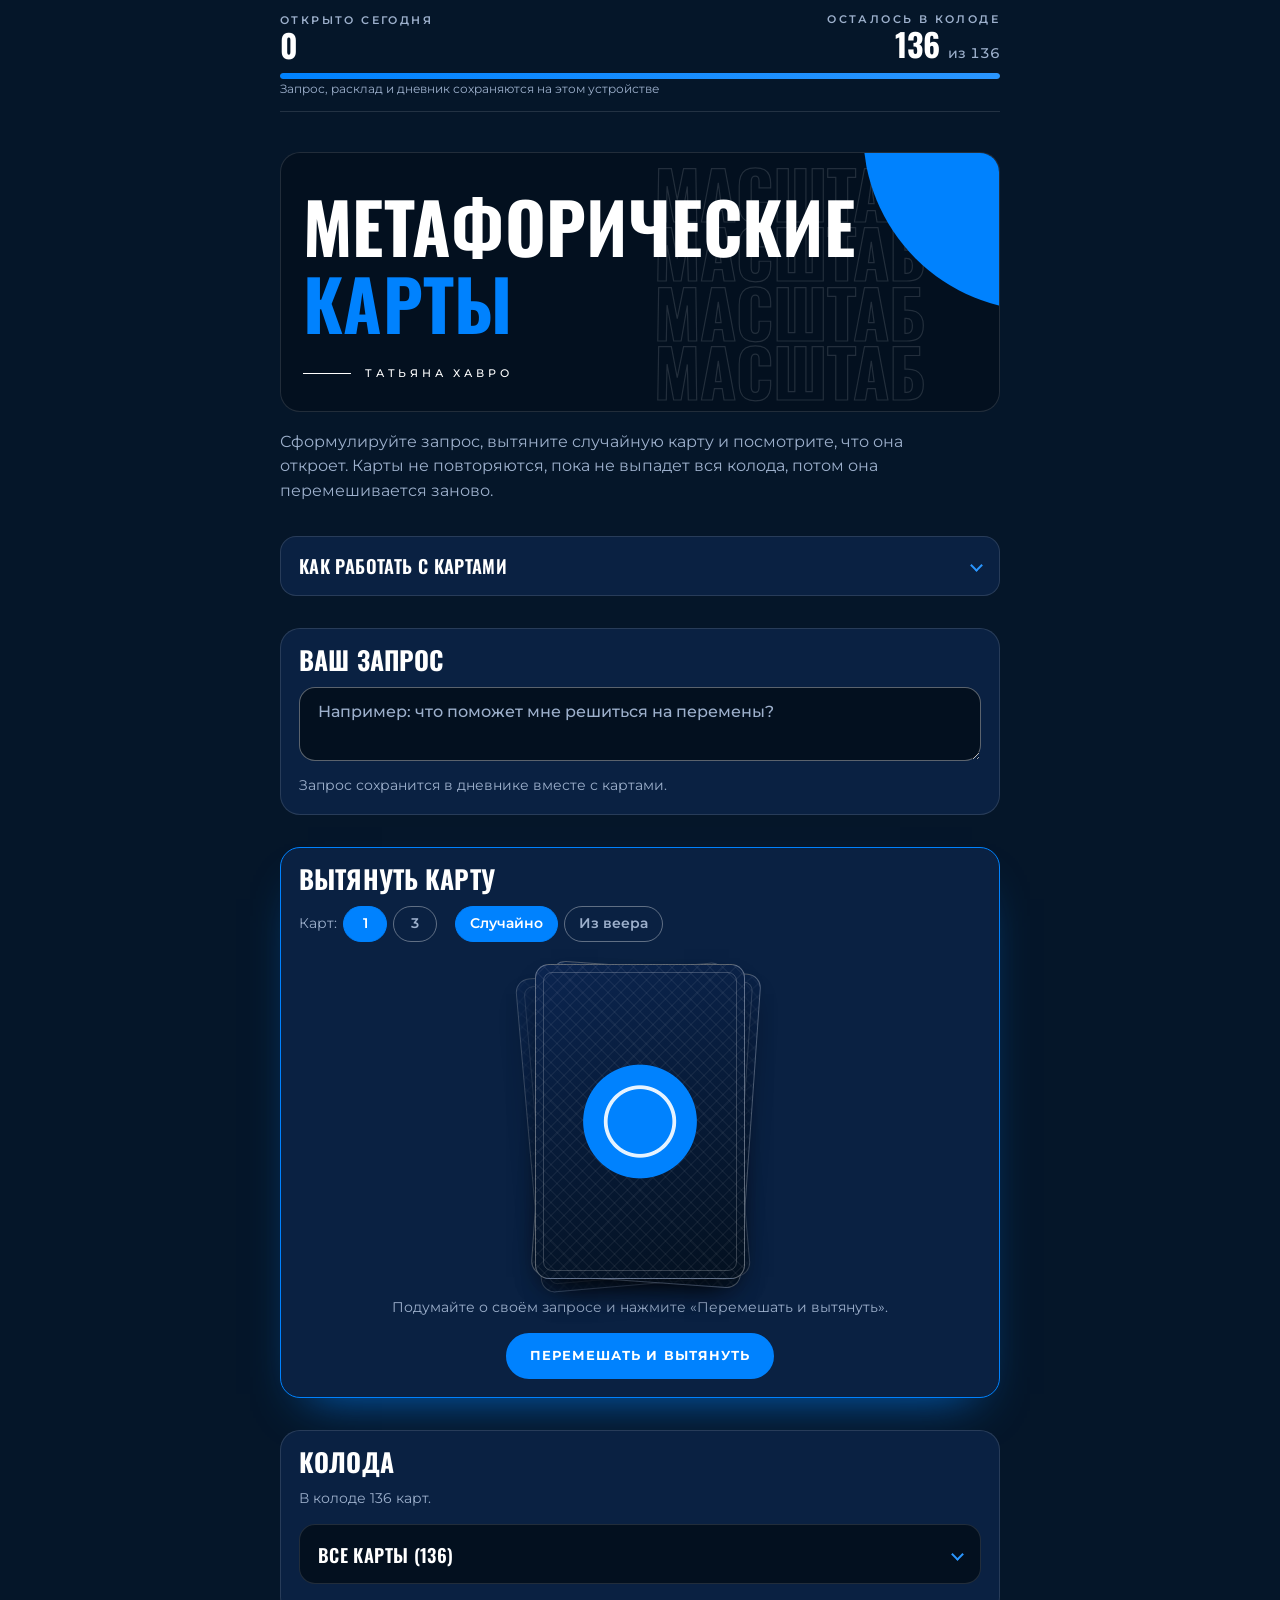
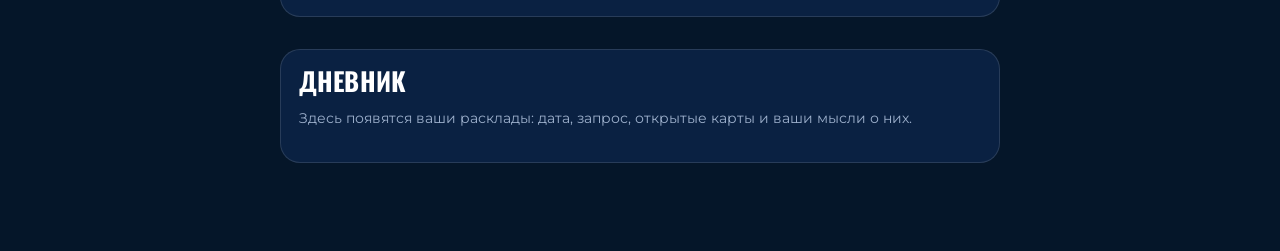
==== commit 98f4d8f3: "Метафорические карты: убрана кнопка «Добавить карты» Колоду меняет только владелец, через репозитори" ====
--- a/karty/index.html
+++ b/karty/index.html
@@ -110,22 +110,15 @@
   <section class="panel" aria-labelledby="kt">
     <h2 id="kt">Колода</h2>
     <p class="note" id="deckNote"></p>
-    <div class="add">
-      <label class="btn primary" id="addBtn"><input type="file" id="file" accept="image/*" multiple>Добавить карты</label>
-    </div>
-    <p class="msg" id="addMsg" aria-live="polite" hidden></p>
     <details class="how qs" id="deckList" hidden>
       <summary><span>Все карты (<span id="deckCount">0</span>)</span><span class="chev" aria-hidden="true"></span></summary>
       <div class="how-body">
-        <p class="note">Бледные карты уже выпадали и не повторятся, пока колода не перемешается заново. Крестик удаляет карту, добавленную с этого устройства.</p>
+        <p class="note">Бледные карты уже выпадали и не повторятся, пока колода не перемешается заново.</p>
         <div class="thumbs" id="thumbs"></div>
       </div>
     </details>
     <div class="btns">
       <button type="button" class="btn quiet" id="shuffleAll" hidden>Перемешать колоду заново</button>
-      <button type="button" class="btn quiet" id="wipeAsk" hidden>Удалить мои карты</button>
-      <button type="button" class="btn danger" id="wipeYes" hidden>Да, удалить все мои карты</button>
-      <button type="button" class="btn" id="wipeNo" hidden>Отмена</button>
     </div>
   </section>
 
@@ -166,7 +159,7 @@
     if (f && BUILT.indexOf(f) === -1) BUILT.push(f);
   });
   var CARDS = [], BY = {}, AR = {};
-  var ready = false, idbBroken = false, busy = false, adding = false, flash = '', shown = PAGE;
+  var busy = false, flash = '', shown = PAGE;
 
   var S = { req: '', n: 1, mode: 'rand', used: {}, cur: null, log: [] };
 
@@ -238,42 +231,11 @@
     }
   }
 
-  /* ---------- storage: card pictures added on this device ---------- */
-  var dbp = null;
-  function db() {
-    if (!dbp) dbp = new Promise(function (res, rej) {
-      if (!window.indexedDB) { rej(new Error('no indexedDB')); return; }
-      var r;
-      try { r = indexedDB.open('mak-cards', 1); } catch (e) { rej(e); return; }
-      r.onupgradeneeded = function () { r.result.createObjectStore('cards', { keyPath: 'id' }); };
-      r.onsuccess = function () { res(r.result); };
-      r.onerror = function () { rej(r.error); };
-    });
-    return dbp;
-  }
-  function store(mode, fn) {
-    return db().then(function (d) {
-      return new Promise(function (res, rej) {
-        var t = d.transaction('cards', mode), q = fn(t.objectStore('cards'));
-        t.oncomplete = function () { res(q ? q.result : undefined); };
-        t.onerror = t.onabort = function () { rej(t.error || new Error('transaction failed')); };
-      });
-    });
-  }
-  function keepStorage() {
-    try { if (navigator.storage && navigator.storage.persist) navigator.storage.persist(); } catch (e) {}
-  }
-
   /* ---------- deck ---------- */
   function builtCards() {
-    return BUILT.map(function (f) { var src = encodeURI('cards/' + f); return { id: 'b:' + f, src: src, thumb: src, own: false }; });
-  }
-  function ownCard(r) {
-    AR[r.id] = r.w / r.h;
-    return { id: r.id, src: URL.createObjectURL(r.full), thumb: URL.createObjectURL(r.thumb || r.full), own: true };
+    return BUILT.map(function (f) { var src = encodeURI('cards/' + f); return { id: 'b:' + f, src: src, thumb: src }; });
   }
   function setCards(list) { CARDS = list; BY = {}; list.forEach(function (c) { BY[c.id] = c; }); }
-  function drop(c) { if (c.own) { URL.revokeObjectURL(c.src); URL.revokeObjectURL(c.thumb); } }
   function allIds() { return CARDS.map(function (c) { return c.id; }); }
   function leftIds() { return CARDS.filter(function (c) { return !S.used[c.id]; }).map(function (c) { return c.id; }); }
   function entry() {
@@ -337,16 +299,9 @@
   function renderTable() {
     var tb = $('table'), c = S.cur, deal = $('deal');
     renderChips();
-    if (!ready) {
-      tb.innerHTML = '';
-      deal.hidden = true;
-      $('hint').textContent = 'Загружаю колоду…';
-      $('after').hidden = true;
-      return;
-    }
     if (!CARDS.length) {
       tb.innerHTML = '<div class="empty-deck"><div class="stack" aria-hidden="true"><span class="back"></span><span class="back"></span><span class="back"></span></div>' +
-        '<p>В колоде пока нет карт.</p><button type="button" class="btn" id="addFromEmpty">Добавить фото карт</button></div>';
+        '<p>В колоде пока нет карт.</p></div>';
       deal.hidden = true;
       $('hint').textContent = '';
       $('after').hidden = true;
@@ -387,7 +342,7 @@
   }
   function renderHint() {
     var c = S.cur, t = '';
-    if (!ready || !CARDS.length) return;
+    if (!CARDS.length) return;
     if (!c) {
       t = 'Подумайте о своём запросе и нажмите «Перемешать и вытянуть».';
     } else if (c.mode === 'fan' && c.slots.length < c.n) {
@@ -410,26 +365,19 @@
   }
 
   function renderDeck() {
-    var n = CARDS.length, own = CARDS.filter(function (c) { return c.own; }).length, bi = n - own;
-    var t;
-    if (idbBroken) t = 'Браузер не даёт хранить карты на этом устройстве. Откройте сайт в обычном, не приватном окне браузера.';
-    else if (!n) t = 'Колода пока пустая. Добавьте фото своих карт: сфотографируйте каждую карту или выберите готовые картинки в галерее, можно сразу несколько.';
-    else t = 'В колоде ' + n + ' ' + plural(n, 'карта', 'карты', 'карт') + (bi && own ? ': ' + bi + ' встроенных и ' + own + ' ваших' : '') + '.' +
-      (own ? ' Добавленные вами карты хранятся только на этом устройстве.' : ' Можно добавить и свои карты: сфотографируйте их или выберите картинки в галерее.');
-    $('deckNote').textContent = t;
+    var n = CARDS.length;
+    $('deckNote').textContent = n
+      ? 'В колоде ' + n + ' ' + plural(n, 'карта', 'карты', 'карт') + '.'
+      : 'Колода пока пустая.';
     $('deckList').hidden = !n;
     $('deckCount').textContent = n;
     var h = '';
     CARDS.forEach(function (c, i) {
       h += '<div class="tcell' + (S.used[c.id] ? ' used' : '') + '"><button type="button" class="thumb" data-zoom="' + esc(c.id) + '" aria-label="Карта ' + (i + 1) + ' крупно">' +
-        '<img src="' + esc(c.thumb) + '" alt="" loading="lazy" decoding="async"></button>' +
-        (c.own ? '<button type="button" class="del" data-del="' + esc(c.id) + '" aria-label="Удалить карту ' + (i + 1) + '"></button>' : '') + '</div>';
+        '<img src="' + esc(c.thumb) + '" alt="" loading="lazy" decoding="async"></button></div>';
     });
     $('thumbs').innerHTML = h;
     $('shuffleAll').hidden = !Object.keys(S.used).length;
-    var asking = !$('wipeYes').hidden;
-    $('wipeAsk').hidden = !own || asking;
-    if (!own && asking) { $('wipeYes').hidden = true; $('wipeNo').hidden = true; }
   }
 
   function fmt(t) {
@@ -551,79 +499,6 @@
   }
   function unzoom() { var d = $('zoom'); if (d.close) d.close(); else d.removeAttribute('open'); }
 
-  /* ---------- adding pictures ---------- */
-  function say(t, bad) { var m = $('addMsg'); m.textContent = t; m.hidden = !t; m.classList.toggle('bad', !!bad); }
-  function loadImg(file) {
-    return new Promise(function (res, rej) {
-      var url = URL.createObjectURL(file), im = new Image();
-      im.onload = function () { res({ im: im, url: url }); };
-      im.onerror = function () { URL.revokeObjectURL(url); rej(new Error('not a picture')); };
-      im.src = url;
-    });
-  }
-  function toJpeg(im, max, q) {
-    var w = im.naturalWidth, h = im.naturalHeight, k = Math.min(1, max / Math.max(w, h));
-    var cv = document.createElement('canvas');
-    cv.width = Math.max(1, Math.round(w * k));
-    cv.height = Math.max(1, Math.round(h * k));
-    var x = cv.getContext('2d');
-    x.fillStyle = '#FFFFFF';
-    x.fillRect(0, 0, cv.width, cv.height);
-    x.imageSmoothingQuality = 'high';
-    x.drawImage(im, 0, 0, cv.width, cv.height);
-    return new Promise(function (res, rej) {
-      cv.toBlob(function (b) { if (b) res(b); else rej(new Error('could not encode')); }, 'image/jpeg', q);
-    });
-  }
-  function process(file) {
-    return loadImg(file).then(function (o) {
-      var w = o.im.naturalWidth, h = o.im.naturalHeight;
-      if (!w || !h) { URL.revokeObjectURL(o.url); throw new Error('empty picture'); }
-      return Promise.all([toJpeg(o.im, 1400, 0.86), toJpeg(o.im, 360, 0.8)]).then(function (b) {
-        URL.revokeObjectURL(o.url);
-        return { id: 'u:' + uid(), full: b[0], thumb: b[1], w: w, h: h, added: Date.now() };
-      }, function (err) { URL.revokeObjectURL(o.url); throw err; });
-    });
-  }
-  function addFiles(files) {
-    if (adding) return;
-    adding = true;
-    $('file').disabled = true;
-    var i = 0, ok = 0, bad = 0, full = false;
-    say('Добавляю карты: 0 из ' + files.length);
-    (function next() {
-      if (i >= files.length) return finish();
-      var f = files[i++];
-      process(f).then(function (rec) {
-        return store('readwrite', function (s) { return s.put(rec); }).then(function () {
-          var c = ownCard(rec);
-          CARDS.push(c);
-          BY[c.id] = c;
-          ok++;
-        });
-      }).catch(function (err) {
-        bad++;
-        if (err && (err.name === 'QuotaExceededError' || /quota/i.test(err.message || ''))) full = true;
-      }).then(function () {
-        say('Добавляю карты: ' + (ok + bad) + ' из ' + files.length);
-        if (full) i = files.length;
-        next();
-      });
-    })();
-    function finish() {
-      adding = false;
-      $('file').disabled = false;
-      var t = ok ? 'Добавлено: ' + ok + ' ' + plural(ok, 'карта', 'карты', 'карт') + '.' : '';
-      if (full) t += ' На устройстве закончилось место для карт.';
-      else if (bad && idbBroken) t += ' Браузер не даёт хранить карты на этом устройстве.';
-      else if (bad) t += ' Не получилось добавить: ' + bad + '. Подойдут фото и картинки в форматах JPG и PNG.';
-      say(t.trim(), !ok);
-      if (ok) keepStorage();
-      tidy();
-      renderAll();
-    }
-  }
-
   /* ---------- events ---------- */
   each('[data-n]', function (b) {
     b.addEventListener('click', function () { setOpt('n', +b.dataset.n); });
@@ -656,7 +531,6 @@
   });
 
   $('table').addEventListener('click', function (e) {
-    if (e.target.closest('#addFromEmpty')) { $('file').click(); return; }
     var f = e.target.closest('.fan button');
     if (f) { choose(f.dataset.id, f); return; }
     var card = e.target.closest('.card');
@@ -705,45 +579,12 @@
     renderDiarySoon();
   });
 
-  $('file').addEventListener('change', function () {
-    var files = Array.prototype.slice.call(this.files || []);
-    this.value = '';
-    if (files.length) addFiles(files);
-  });
-  $('thumbs').addEventListener('click', function (e) {
-    var b = e.target.closest('[data-del]');
-    if (!b) return;
-    e.stopPropagation();
-    var id = b.dataset.del;
-    if (!window.confirm('Удалить эту карту из колоды?')) return;
-    store('readwrite', function (s) { return s.delete(id); }).then(function () {
-      var c = BY[id];
-      if (c) drop(c);
-      setCards(CARDS.filter(function (x) { return x.id !== id; }));
-      tidy();
-      save();
-      renderAll();
-    }).catch(function () { say('Не получилось удалить карту.', true); });
-  });
   $('shuffleAll').addEventListener('click', function () {
     S.used = {};
     if (S.cur && !S.cur.entry) S.cur = null;
     flash = 'Колода перемешана заново.';
     save();
     renderAll();
-  });
-  $('wipeAsk').addEventListener('click', function () { $('wipeAsk').hidden = true; $('wipeYes').hidden = false; $('wipeNo').hidden = false; });
-  $('wipeNo').addEventListener('click', function () { $('wipeAsk').hidden = false; $('wipeYes').hidden = true; $('wipeNo').hidden = true; });
-  $('wipeYes').addEventListener('click', function () {
-    store('readwrite', function (s) { return s.clear(); }).then(function () {
-      CARDS.forEach(drop);
-      setCards(CARDS.filter(function (c) { return !c.own; }));
-      $('wipeYes').hidden = true; $('wipeNo').hidden = true;
-      say('Ваши карты удалены.');
-      tidy();
-      save();
-      renderAll();
-    }).catch(function () { say('Не получилось удалить карты.', true); });
   });
 
   $('more').addEventListener('click', function () { shown += PAGE; renderDiary(); });
@@ -758,25 +599,15 @@
     renderAll();
   });
 
-  document.addEventListener('visibilitychange', function () { if (!document.hidden && ready) renderBar(); });
+  document.addEventListener('visibilitychange', function () { if (!document.hidden) renderBar(); });
 
   /* ---------- start ---------- */
   load();
   $('req').value = S.req;
   setCards(builtCards());
+  tidy();
+  save();
   renderAll();
-  store('readonly', function (s) { return s.getAll(); }).then(function (rows) {
-    rows = (rows || []).filter(function (r) { return r && str(r.id) && r.full; });
-    rows.sort(function (a, b) { return (a.added || 0) - (b.added || 0); });
-    setCards(builtCards().concat(rows.map(ownCard)));
-  }, function () {
-    idbBroken = true;
-  }).then(function () {
-    ready = true;
-    tidy();
-    save();
-    renderAll();
-  });
 
 })();
 </script>
--- a/karty/style.css
+++ b/karty/style.css
@@ -52,8 +52,6 @@
 .b { color: var(--blue); }
 .lbl { font-size: 0.68rem; line-height: 1.4; letter-spacing: .22em; text-transform: uppercase; color: var(--muted); font-weight: 600; }
 .note { font-size: 0.88rem; color: var(--muted); }
-.msg { font-size: 0.88rem; color: var(--blue-hi); }
-.msg.bad { color: var(--danger); }
 
 /* Sticky tally */
 .bar {
@@ -145,7 +143,7 @@
 .btn.pulse { animation: pulse 2.4s ease-out infinite; }
 .btn.quiet { color: var(--muted); }
 .btn.danger { border-color: var(--danger); color: var(--danger); }
-.btn:focus-visible, .chips button:focus-visible, summary:focus-visible, .field:focus-visible, .card:focus-visible, .fan button:focus-visible, .del:focus-visible, .thumb:focus-visible {
+.btn:focus-visible, .chips button:focus-visible, summary:focus-visible, .field:focus-visible, .card:focus-visible, .fan button:focus-visible, .thumb:focus-visible {
   outline: 2px solid var(--blue-hi); outline-offset: 2px;
 }
 
@@ -254,23 +252,11 @@
 .qs li::marker { color: var(--blue-hi); }
 
 /* Deck */
-.add { display: flex; flex-wrap: wrap; gap: 10px; align-items: center; }
-.add input[type="file"] { position: absolute; width: 1px; height: 1px; opacity: 0; pointer-events: none; }
-.add .btn:has(input:focus-visible) { outline: 2px solid var(--blue-hi); outline-offset: 2px; }
 .thumbs { display: grid; grid-template-columns: repeat(auto-fill, minmax(76px, 1fr)); gap: 10px; }
 .tcell { position: relative; }
 .thumb { display: block; width: 100%; aspect-ratio: 2 / 3; padding: 0; border: 1px solid var(--line); border-radius: 10px; overflow: hidden; background: var(--bg2); cursor: zoom-in; }
 .thumb img { width: 100%; height: 100%; object-fit: cover; display: block; }
 .tcell.used .thumb { opacity: .45; }
-.del {
-  position: absolute; top: -8px; right: -8px;
-  width: 30px; height: 30px; border-radius: 50%;
-  border: 1px solid var(--line-strong); background: var(--bg); color: var(--muted); cursor: pointer;
-  transition: color .2s, border-color .2s;
-}
-.del::before, .del::after { content: ""; position: absolute; left: 50%; top: 50%; width: 12px; height: 1.6px; border-radius: 1px; background: currentColor; }
-.del::before { transform: translate(-50%, -50%) rotate(45deg); }
-.del::after { transform: translate(-50%, -50%) rotate(-45deg); }
 .legend { display: flex; flex-wrap: wrap; gap: 6px 16px; }
 
 /* Diary */
@@ -343,7 +329,6 @@
   details.how > summary:hover { color: var(--blue-hi); }
   .card:not(.open):hover .in { transform: translateY(-6px); }
   .fan button:hover { transform: translateY(-6px); }
-  .del:hover { color: var(--danger); border-color: var(--danger); }
 }
 
 @media (max-width: 380px) {
